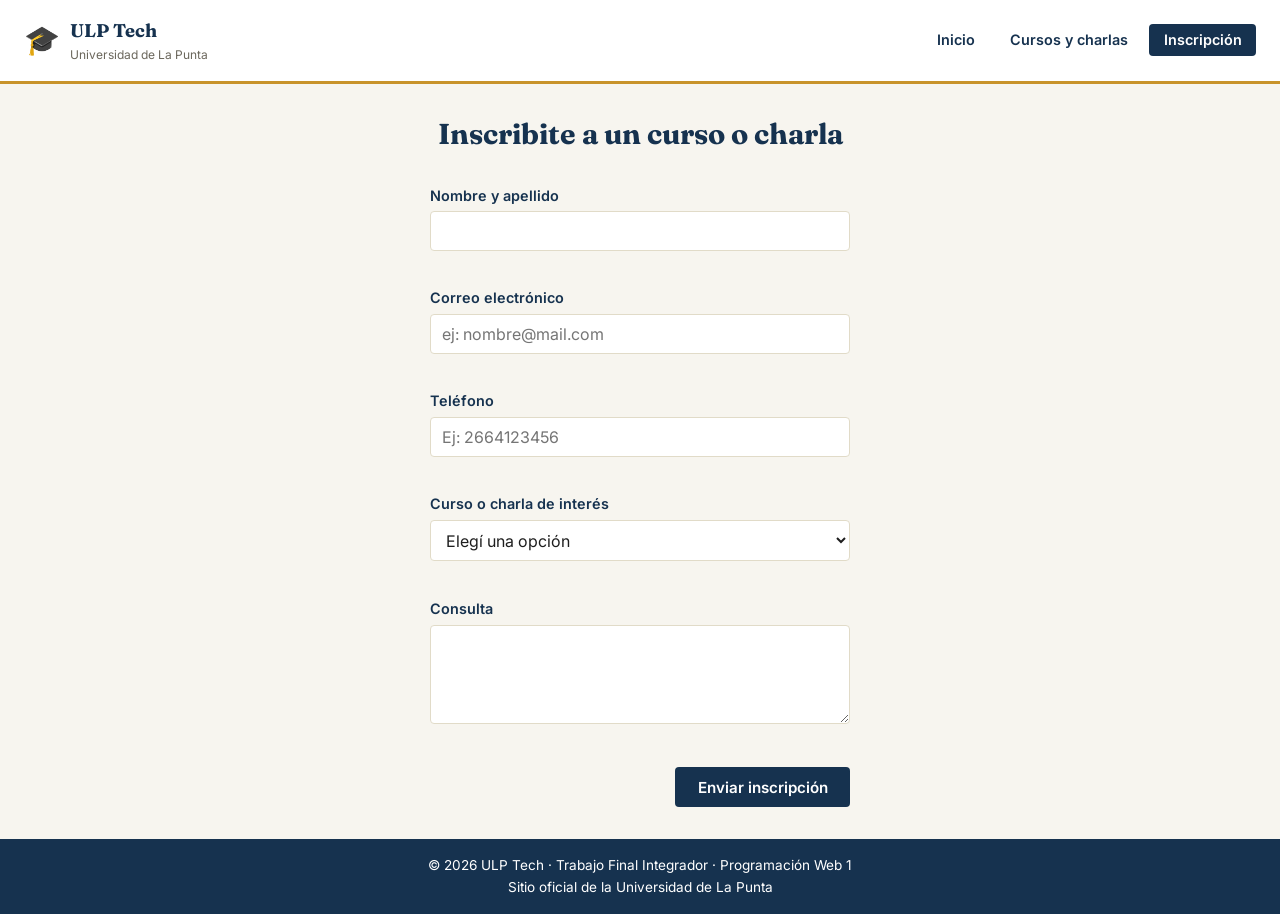
==== contacto.html @ 7bfb7a51 "placeholder email" ====
<!DOCTYPE html>
<html lang="es">

<head>
    <meta charset="UTF-8">
    <meta name="viewport" content="width=device-width, initial-scale=1.0">
    <title>ULP Tech | Inscripción</title>
    <link rel="preconnect" href="https://fonts.googleapis.com">
    <link rel="preconnect" href="https://fonts.gstatic.com" crossorigin>
    <link
        href="https://fonts.googleapis.com/css2?family=Fraunces:wght@500;600&family=Inter:wght@400;500;600&display=swap"
        rel="stylesheet">
    <link rel="stylesheet" href="css/estilos.css">
</head>

<body>
    <header class="encabezado">
        <a class="marca" href="index.html">
            <span class="marca-icono" aria-hidden="true">🎓</span>
            <span class="marca-texto">
                <strong>ULP Tech</strong>
                <small>Universidad de La Punta</small>
            </span>
        </a>

        <nav class="menu" aria-label="Menú principal">
            <ul>
                <li><a href="index.html">Inicio</a></li>
                <li><a href="contenido.html">Cursos y charlas</a></li>
                <li><a href="contacto.html" aria-current="page">Inscripción</a></li>
            </ul>
        </nav>
    </header>
    <main class="contenido-pagina">

        <div class="contenedor-formulario">
            <h1>Inscribite a un curso o charla</h1>

            <!-- novalidate: desactiva los avisos del navegador porque la validación la hace contacto.js -->
            <form id="form-contacto" novalidate>

                <div class="campo">
                    <label for="nombre">Nombre y apellido</label>
                    <input type="text" id="nombre" name="nombre" maxlength="50" autocomplete="name" required>
                    <small class="mensaje-error" id="error-nombre"></small>
                </div>

                <div class="campo">
                    <label for="correo">Correo electrónico</label>
                    <input type="email" id="correo" name="correo" maxlength="100" autocomplete="email" placeholder="ej: nombre@mail.com" required>
                    <small class="mensaje-error" id="error-correo"></small>
                </div>

                <div class="campo">
                    <label for="telefono">Teléfono</label>
                    <input type="tel" id="telefono" name="telefono" maxlength="20" autocomplete="tel"
                        placeholder="Ej: 2664123456" required>
                    <small class="mensaje-error" id="error-telefono"></small>
                </div>

                <div class="campo">
                    <label for="curso">Curso o charla de interés</label>
                    <select id="curso" name="curso" required>
                        <option value="">Elegí una opción</option>
                        <option value="web">Curso: Desarrollo Web Full Stack</option>
                        <option value="datos">Curso: Análisis de Datos con Python</option>
                        <option value="ia">Charla: IA aplicada</option>
                        <option value="testing">Charla: Testing de software</option>
                    </select>
                    <small class="mensaje-error" id="error-curso"></small>
                </div>

                <div class="campo">
                    <label for="mensaje">Consulta</label>
                    <textarea id="mensaje" name="mensaje" rows="4" maxlength="300" required></textarea>
                    <small class="mensaje-error" id="error-mensaje"></small>
                </div>

                <button class="boton" type="submit">Enviar inscripción</button>
            </form>

            <!-- Acá contacto.js agrega el resumen de los datos enviados -->
            <div id="mensaje-respuesta" aria-live="polite"></div>
        </div>
    </main>
    <footer class="pie">
        <p>© 2026 ULP Tech · Trabajo Final Integrador · Programación Web 1</p>
        <p><a href="https://www.ulp.edu.ar" target="_blank" rel="noopener">Sitio oficial de la Universidad de La
                Punta</a></p>
    </footer>
    <script src="js/contacto.js"></script>
</body>

</html>
---- css/estilos.css ----
/* ===== 1. VARIABLES ===== */
:root {
    /* Colores */
    --azul: #16324F;
    --azul-claro: #2C5F84;
    --dorado: #C8932A;
    --dorado-texto: #8A6116;

    /* dorado oscuro: buen contraste para texto */
    --fondo: #F7F5EF;
    --blanco: #FFFFFF;
    --texto: #1E1E1E;
    --texto-suave: #6B675C;
    --borde: #E1DBC8;
    --verde: #205C3B;
    --verde-claro: #EAF3EC;
    --rojo: #B3261E;

    /* Tipografías */
    --fuente-titulos: "Fraunces", Georgia, serif;
    --fuente-texto: "Inter", Arial, sans-serif;

    /* Espacios (escala) */
    --espacio-xs: 0.25rem;
    --espacio-s: 0.5rem;
    --espacio-m: 1rem;
    --espacio-l: 1.5rem;
    --espacio-xl: 2rem;

    /* Bordes */
    --radio: 6px;
    --radio-chico: 4px;
    --linea: 1px solid var(--borde);

    /* Medidas */
    --ancho-maximo: 960px;
}

/* ===== 2. RESET ===== */
* {
    margin: 0;
    padding: 0;
    box-sizing: border-box;
}

img {
    display: block;
    max-width: 100%;
}

body {
    font-family: var(--fuente-texto);
    color: var(--texto);
    background-color: var(--fondo);
    line-height: 1.6;
    min-height: 100vh;
    display: flex;
    flex-direction: column;
}

h1,
h2,
h3 {
    font-family: var(--fuente-titulos);
    color: var(--azul);
    line-height: 1.25;
    margin-bottom: 0.5rem;
}

h1 {
    font-size: 1.8rem;
}

h2 {
    font-size: 1.3rem;
}

h3 {
    font-size: 1.05rem;
}

p {
    margin-bottom: 0.75rem;
}

a {
    color: var(--azul-claro);
}

a:focus-visible,
button:focus-visible {
    outline: 3px solid var(--dorado);
    outline-offset: 2px;
}

.encabezado {
    display: flex;
    justify-content: space-between;
    align-items: center;
    flex-wrap: nowrap;
    gap: 1rem;
    padding: 1rem 1.5rem;
    background-color: var(--blanco);
    border-bottom: 3px solid var(--dorado);
}

.marca {
    display: flex;
    align-items: center;
    gap: 0.6rem;
    text-decoration: none;
}

.marca-icono {
    font-size: 1.8rem;
}

.marca-texto strong {
    display: block;
    font-family: var(--fuente-titulos);
    font-size: 1.15rem;
    color: var(--azul);
}

.marca-texto small {
    display: block;
    font-size: 0.75rem;
    color: var(--texto-suave);
}

.menu ul {
    display: flex;
    flex-wrap: wrap;
    gap: 0.4rem;
    list-style: none;
}

.menu a {
    text-decoration: none;
    padding: 0.45rem 0.9rem;
    border-radius: 4px;
    font-size: 0.9rem;
    font-weight: 600;
    color: var(--azul);
}

.menu a:hover {
    background-color: var(--fondo);
}

.menu a[aria-current="page"] {
    background-color: var(--azul);
    color: var(--blanco);
}

.pie {
    background-color: var(--azul);
    color: var(--blanco);
    text-align: center;
    padding: 1rem;
    font-size: 0.85rem;
}

.pie p {
    margin-bottom: 0;
}

.pie p a {
    text-decoration: none;
    color: var(--blanco);
}

.pie p a:hover {
    color: var(--dorado);
}

/* contenedor de la página */

.contenido-pagina {
    flex: 1;
    width: 100%;
    max-width: 960px;
    margin: 0 auto;
    padding: 2rem 1.5rem;
}

/* pagina de inicio */
.hero {
    display: flex;
    flex-wrap: wrap;
    align-items: center;
    gap: 2rem;
}

.hero-texto {
    flex: 1 1 260px;
    /* 1 se puede achicar 1 se puede agrandar - 260px de maximo */
}

.hero-texto p {
    color: var(--texto-suave);
    max-width: 40ch;
}

.hero-texto .eslogan {
    font-family: var(--fuente-titulos);
    font-style: italic;
    font-size: 1.1rem;
    color: var(--dorado-texto);
}

.carrusel {
    flex: 1 1 300px;
}

.carrusel-visor {
    display: flex;
    align-items: center;
    gap: 0.5rem;
    position: relative;
}

.carrusel-figura {
    flex: 1;
    min-width: 0;
    background-color: var(--blanco);
    border: 1px solid var(--borde);
    border-radius: 6px;
    overflow: hidden;
}

.carrusel-etiqueta {
    position: absolute;
    top: 0.6rem;
    left: 0.6rem;
    z-index: 1;
    color: var(--azul);
    background-color: var(--dorado);
    padding: 0.2rem 0.6rem;
    border-radius: 4px;
    font-size: 0.6rem;
    font-weight: 600;
    text-transform: uppercase;
    letter-spacing: 0.05em;
    white-space: nowrap;

}

.carrusel-figura img {
    width: 100%;
    height: 180px;
    object-fit: cover;
}

.carrusel-figura figcaption {
    padding: 0.6rem;
}

.carrusel-figura h2 {
    font-size: 1.05rem;
    margin-bottom: 0.2rem;
}

.carrusel-figura p {
    font-size: 0.85rem;
    color: var(--texto-suave);
    margin-bottom: 0;
}

.carrusel-boton {
    width: 2.5rem;
    height: 2.5rem;
    border: 1px solid var(--borde);
    border-radius: 50%;
    background-color: rgba(255, 255, 255, 0.6);
    color: var(--azul);
    font-size: 1.5rem;
    line-height: 1;
    cursor: pointer;
    flex-shrink: 0;
    position: absolute;
    transform: translateY(-50%);
    z-index: 1;
}

#btn-anterior {
    left: 0.5rem;
}

#btn-siguiente {
    right: 0.5rem;
}

.carrusel-boton:hover {
    background-color: rgba(22, 50, 79, 0.8);
    color: var(--blanco);
}

.carrusel-indicadores {
    display: flex;
    justify-content: center;
    gap: 0.4rem;
    margin-top: 0.8rem;
}

/* HACER LA EDICION DE LOS CIRCULITOS SEÑALADORES */

.tarjetas {
    display: flex;
    flex-wrap: wrap;
    gap: 1.5rem;
    margin-top: 2.5rem;
    padding-top: 1.5rem;
    border-top: 1px solid var(--borde);
}

.tarjeta {
    flex: 1 1 200px;
}

.tarjeta h2 {
    font-size: 1.05rem;
}

.tarjeta p {
    font-size: 0.9rem;
    color: var(--texto-suave);
}

/* PAGINA CURSOS Y CHARLAS - TRES COLUMNAS CON FLEXBOX */

.columnas {
    display: flex;
    flex-wrap: wrap;
    align-items: flex-start;
    gap: 1.2rem;
    margin-top: 1rem;
}

/* LA COLUMNA DE CURSOS CRECE EL DOBLE QUE LA DE INFO */

.columna-cursos {
    flex: 2 1 220px;
}

.columna-charlas {
    flex: 1.5 1 200px;
}

.columna-info {
    flex: 1 1 180px;
    background-color: var(--blanco);
    border: 1px solid var(--borde);
    border-radius: 6px;
    padding: 1rem;
}

.columna h2 {
    font-size: 1.15rem;
}

.columna-info h2 {
    font-size: 1.15rem;
    padding-bottom: 0.3rem;
    border-bottom: 1px solid var(--borde);
}

.columna-info ul {
    padding-left: 1rem;
    font-size: 0.9rem;
    padding-bottom: 0.8rem;
    color: var(--texto-suave);
}

.columna-info p {
    font-size: 0.9rem;
    color: var(--texto-suave);
}

.tarjeta-mini {
    background-color: var(--blanco);
    border: 1px solid var(--borde);
    border-radius: 6px;
    padding: 0.8rem 1rem;
    margin-bottom: 0.8rem;
}

.tarjeta-mini .etiqueta {
    font-size: 0.72rem;
    font-weight: 600;
    color: var(--dorado-texto);
    text-transform: uppercase;
    letter-spacing: 0.05em;
    margin-bottom: 0.2rem;
}

.tarjeta-mini h3 {
    margin-bottom: 0.2rem;
}

.tarjeta-mini p {
    font-size: 0.9rem;
    color: var(--texto-suave);
    margin-bottom: 0;
}

.agenda {
    margin-top: 2rem;
    overflow-x: auto;
}

.agenda table {
    width: 100%;
    border-collapse: collapse;
    background-color: var(--blanco);
    border: 1px solid var(--borde);
    font-size: 0.9rem;
}

.agenda th,
.agenda td {
    padding: 0.7rem 1rem;
    text-align: left;
}

.agenda thead th {
    background-color: var(--azul);
    color: var(--blanco);
    font-weight: 600;
}

.agenda tbody tr:nth-child(even) {
    background-color: var(--fondo);
}


/* FORMULARIO DE INSCRIPCIONES */



.contenedor-formulario {
    max-width: 420px;
    margin: 0 auto;
}

.contenedor-formulario h1 {
    margin-bottom: 2rem;
    text-align: center;
}

.campo {
    margin-bottom: 1rem;
}

.campo label {
    display: block;
    font-size: 0.9rem;
    font-weight: 600;
    color: var(--azul);
    margin-bottom: 0.3rem;
}

.campo input,
.campo textarea,
.campo select {
    width: 100%;
    padding: 0.55rem 0.7rem;
    border: 1px solid var(--borde);
    border-radius: 4px;
    background-color: var(--blanco);
    font-family: inherit;
    font-size: 1rem;
    color: inherit;
}

.campo textarea {
    resize: vertical;
}

.campo input:focus,
.campo textarea:focus,
.campo select:focus {
    outline: none;
    border-color: var(--azul-claro);
    box-shadow: 0 0 0 3px rgba(44, 95, 132, 0.25);
}

.campo .campo-invalido {
    border-color: var(--rojo);
}

.mensaje-error {
    display: block;
    min-height: 1.2em;
    margin-top: 0.25rem;
    font-size: 0.8rem;
    color: var(--rojo);
}

.boton {
    padding: 0.65rem 1.4rem;
    border: none;
    border-radius: 4px;
    background-color: var(--azul);
    color: var(--blanco);
    font-family: inherit;
    font-size: 0.95rem;
    font-weight: 600;
    cursor: pointer;
}

#form-contacto .boton {
    display: block;
    margin-left: auto;
}
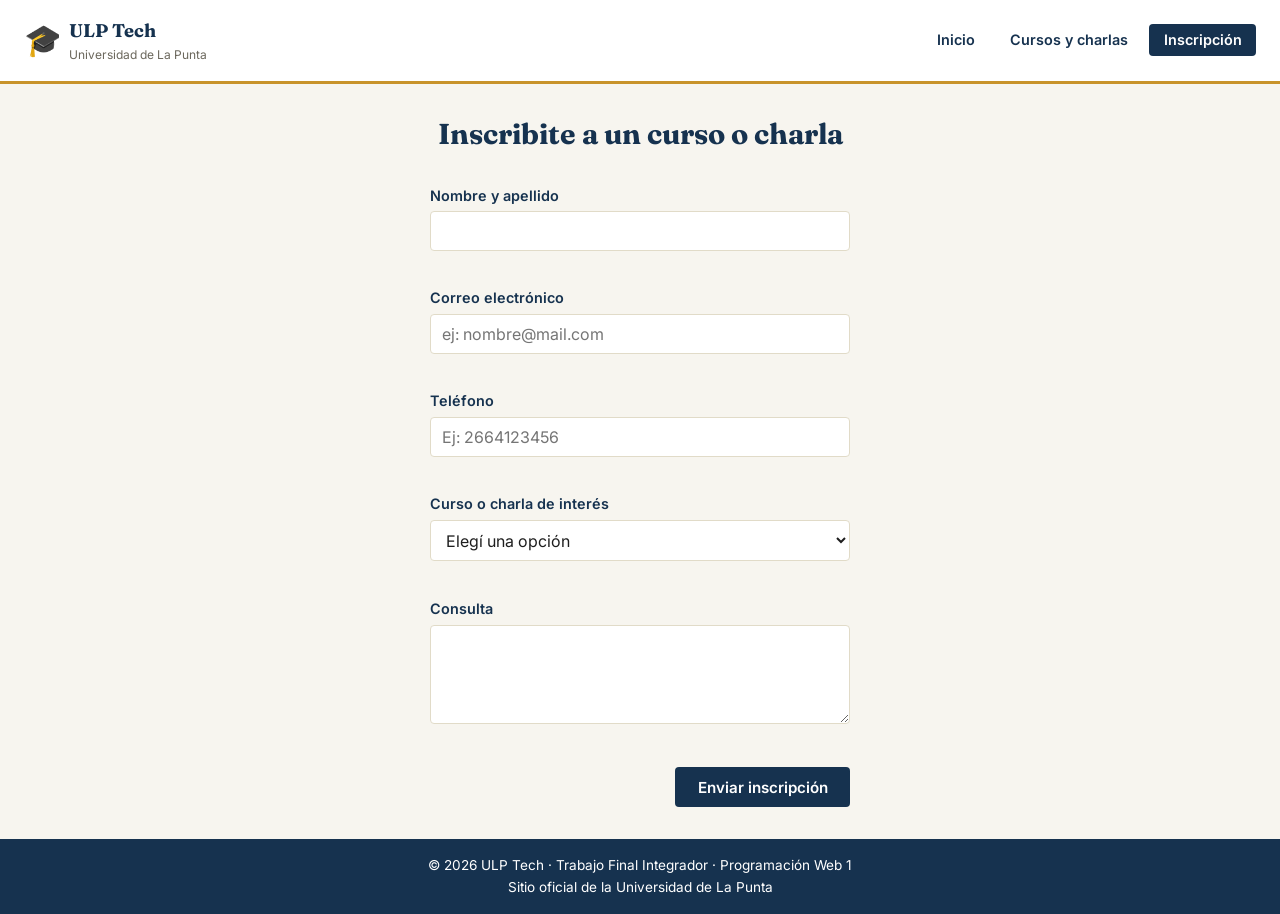
==== commit 014a5011: "favicon y logo con el mismo SVG: elimina error 404 en consola" ====
--- a/contacto.html
+++ b/contacto.html
@@ -11,19 +11,25 @@
         href="https://fonts.googleapis.com/css2?family=Fraunces:wght@500;600&family=Inter:wght@400;500;600&display=swap"
         rel="stylesheet">
     <link rel="stylesheet" href="css/estilos.css">
+    <link rel="icon" href="img/favicon.svg" type="image/svg+xml">
 </head>
 
 <body>
     <header class="encabezado">
         <a class="marca" href="index.html">
-            <span class="marca-icono" aria-hidden="true">🎓</span>
+            <img class="marca-icono" src="img/favicon.svg" alt="">
             <span class="marca-texto">
                 <strong>ULP Tech</strong>
                 <small>Universidad de La Punta</small>
             </span>
         </a>
 
-        <nav class="menu" aria-label="Menú principal">
+        <button class="menu-boton" id="menu-boton" type="button" aria-label="Abrir menú" aria-expanded="false"
+            aria-controls="menu-principal">
+            ☰
+        </button>
+
+        <nav class="menu" id="menu-principal" aria-label="Menú principal">
             <ul>
                 <li><a href="index.html">Inicio</a></li>
                 <li><a href="contenido.html">Cursos y charlas</a></li>
@@ -47,7 +53,8 @@
 
                 <div class="campo">
                     <label for="correo">Correo electrónico</label>
-                    <input type="email" id="correo" name="correo" maxlength="100" autocomplete="email" placeholder="ej: nombre@mail.com" required>
+                    <input type="email" id="correo" name="correo" maxlength="100" autocomplete="email"
+                        placeholder="ej: nombre@mail.com" required>
                     <small class="mensaje-error" id="error-correo"></small>
                 </div>
 
@@ -89,6 +96,7 @@
                 Punta</a></p>
     </footer>
     <script src="js/contacto.js"></script>
+    <script src="js/menu.js"></script>
 </body>
 
 </html>
--- a/css/estilos.css
+++ b/css/estilos.css
@@ -4,10 +4,12 @@
     --azul: #16324F;
     --azul-claro: #2C5F84;
     --dorado: #C8932A;
+    --dorado-claro: #d6ad5d;
     --dorado-texto: #8A6116;
 
     /* dorado oscuro: buen contraste para texto */
     --fondo: #F7F5EF;
+    --fondo-claro: #ede9e2;
     --blanco: #FFFFFF;
     --texto: #1E1E1E;
     --texto-suave: #6B675C;
@@ -112,7 +114,8 @@
 }
 
 .marca-icono {
-    font-size: 1.8rem;
+    width: 2.2rem;
+    height: 2.2rem;
 }
 
 .marca-texto strong {
@@ -227,6 +230,17 @@
     border: 1px solid var(--borde);
     border-radius: 6px;
     overflow: hidden;
+}
+
+.carrusel-cabecera {
+    display: flex;
+    justify-content: space-between;
+    align-items: baseline;
+    gap: 0.5rem;
+}
+
+.oculto {
+    display: none;
 }
 
 .carrusel-etiqueta {
@@ -243,7 +257,6 @@
     text-transform: uppercase;
     letter-spacing: 0.05em;
     white-space: nowrap;
-
 }
 
 .carrusel-figura img {
@@ -268,12 +281,12 @@
 }
 
 .carrusel-boton {
-    width: 2.5rem;
-    height: 2.5rem;
+    width: 2.2rem;
+    height: 2.2rem;
     border: 1px solid var(--borde);
     border-radius: 50%;
-    background-color: rgba(255, 255, 255, 0.6);
-    color: var(--azul);
+    background-color: rgba(255, 255, 255, 0.1);
+    color: var(--blanco);
     font-size: 1.5rem;
     line-height: 1;
     cursor: pointer;
@@ -303,7 +316,16 @@
     margin-top: 0.8rem;
 }
 
-/* HACER LA EDICION DE LOS CIRCULITOS SEÑALADORES */
+.punto {
+    width: 10px;
+    height: 10px;
+    border-radius: 50%;
+    background-color: var(--borde);
+}
+
+.punto.activo {
+    background-color: var(--dorado);
+}
 
 .tarjetas {
     display: flex;
@@ -402,6 +424,29 @@
     font-size: 0.9rem;
     color: var(--texto-suave);
     margin-bottom: 0;
+}
+
+.tarjeta-mini:target {
+    border-color: var(--dorado);
+    box-shadow: 0 0 0 1.5px var(--dorado);
+    background-color: var(--fondo-claro);
+}
+
+.enlace-ver {
+    text-decoration: none;
+    color: var(--blanco);
+    background-color: var(--azul);
+    padding: 0.2rem 0.6rem;
+    border-radius: 4px;
+    font-size: 0.6rem;
+    font-weight: 600;
+    text-transform: uppercase;
+    letter-spacing: 0.05em;
+    white-space: nowrap;
+}
+
+.enlace-ver:hover {
+    background-color: var(--azul-claro);
 }
 
 .agenda {
@@ -512,4 +557,129 @@
 #form-contacto .boton {
     display: block;
     margin-left: auto;
+}
+
+.boton:hover {
+    background-color: var(--azul-claro);
+}
+
+.confirmacion {
+    margin-top: 1.5rem;
+    padding: 1rem 1.2rem;
+    background-color: var(--verde-claro);
+    border: 1px solid var(--verde);
+    border-radius: 6px;
+    color: var(--verde);
+}
+
+.confirmacion h2 {
+    font-size: 1.05rem;
+    color: var(--verde);
+}
+
+.confirmacion ul {
+    list-style: none;
+    font-size: 0.9rem;
+}
+
+.menu-boton {
+    display: none;
+}
+
+@media (max-width: 600px) {
+    .encabezado {
+        flex-wrap: wrap;
+        padding: 1rem;
+    }
+
+    .menu-boton {
+        display: block;
+        margin-left: auto;
+        padding: 0.3rem 0.6rem;
+        border: 1px solid var(--borde);
+        border-radius: 4px;
+        background-color: var(--blanco);
+        color: var(--azul);
+        font-size: 1.8rem;
+        line-height: 1;
+        cursor: pointer;
+    }
+
+    .menu {
+        display: none;
+        width: 100%;
+        margin-top: var(--espacio-m);
+    }
+
+    .menu.abierto {
+        display: block;
+    }
+
+    .menu ul {
+        flex-direction: column;
+        gap: 0.5rem;
+    }
+
+    .menu a {
+        display: block;
+        padding: 0.7rem;
+        text-align: center;
+        background-color: var(--fondo);
+        border: var(--linea);
+        border-radius: var(--radio);
+    }
+
+    .agenda thead {
+        display: none;
+    }
+
+    .agenda table,
+    .agenda tbody,
+    .agenda tr,
+    .agenda td {
+        display: block;
+        width: 100%;
+    }
+
+    .agenda table {
+        border: none;
+        background-color: transparent;
+    }
+
+    .agenda tr {
+        margin-bottom: var(--espacio-m);
+        border: var(--linea);
+        border-radius: var(--radio);
+        background-color: var(--blanco);
+        overflow: hidden;
+    }
+
+    .agenda td {
+        display: flex;
+        justify-content: space-between;
+        gap: var(--espacio-m);
+        padding: 0.6rem 1rem;
+        border-bottom: var(--linea);
+    }
+
+    .agenda td:last-child {
+        border-bottom: none;
+    }
+
+    .agenda td::before {
+        content: attr(data-label);
+        font-weight: 600;
+        color: var(--azul);
+    }
+
+    .agenda td:first-child {
+        background-color: var(--azul);
+        color: var(--blanco);
+        font-family: var(--fuente-titulos);
+        font-size: 1rem;
+    }
+
+    .agenda td:first-child::before {
+        content: none;
+    }
 }
